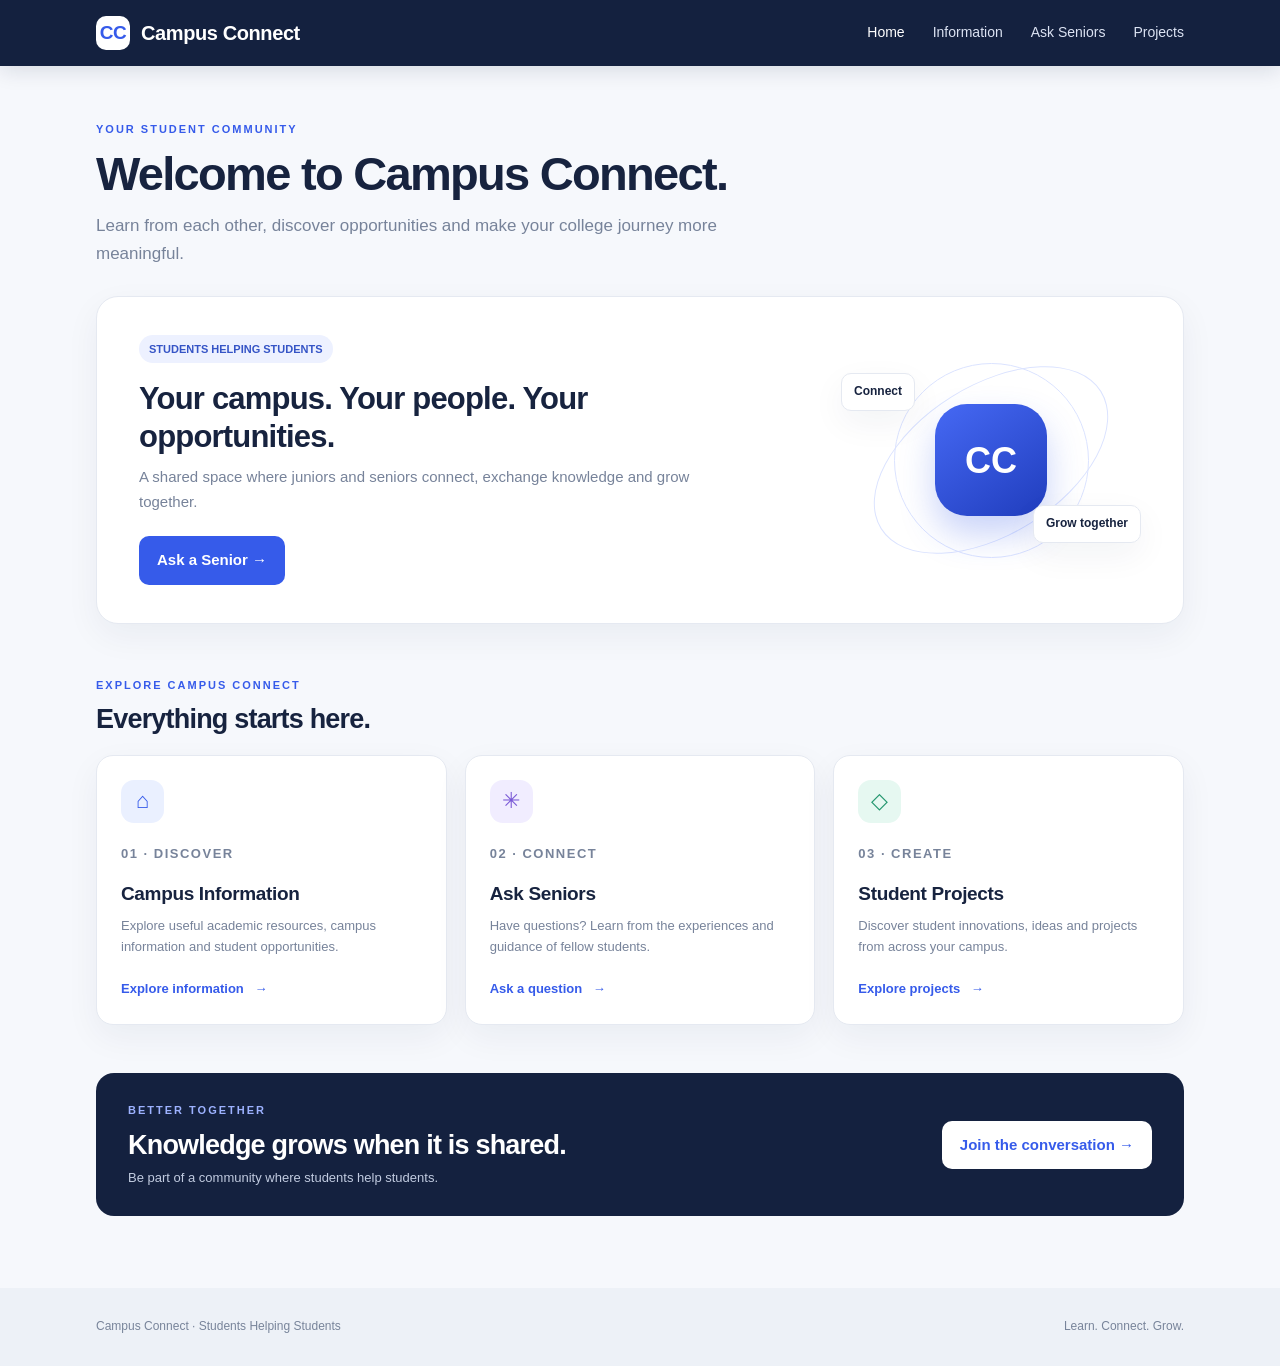
==== index.html @ 36c06e9c "Add files via upload" ====
<!DOCTYPE html>
<html lang="en">
<head>
    <meta charset="UTF-8">
    <meta name="viewport" content="width=device-width, initial-scale=1.0">
    <title>Campus Connect | Home</title>
    <link rel="stylesheet" href="style.css">
</head>
<body>

<header class="site-header">
    <div class="brand">
        <span class="brand-mark">CC</span>
        Campus Connect
    </div>

    <button class="menu-toggle" aria-label="Toggle navigation">☰</button>

    <nav class="main-nav">
        <a href="index.html" class="active">Home</a>
        <a href="information.html">Information</a>
        <a href="ask-seniors.html">Ask Seniors</a>
        <a href="projects.html">Projects</a>
    </nav>
</header>

<main class="page-shell">

    <section class="page-heading">
        <p class="eyebrow">YOUR STUDENT COMMUNITY</p>
        <h1>Welcome to Campus Connect.</h1>
        <p class="page-subtitle">
            Learn from each other, discover opportunities and make
            your college journey more meaningful.
        </p>
    </section>

    <section class="info-hero">
        <div>
            <span class="pill pill-blue">STUDENTS HELPING STUDENTS</span>
            <h2>Your campus. Your people. Your opportunities.</h2>
            <p>
                A shared space where juniors and seniors connect,
                exchange knowledge and grow together.
            </p>
            <a href="ask-seniors.html" class="button button-primary">
                Ask a Senior →
            </a>
        </div>

        <div class="hero-art">
            <div class="art-orbit"></div>
            <div class="art-orbit orbit-two"></div>
            <div class="art-core">CC</div>
            <span class="art-note note-one">Connect</span>
            <span class="art-note note-two">Grow together</span>
        </div>
    </section>

    <section class="section-block">
        <div class="section-title-row">
            <div>
                <p class="eyebrow">EXPLORE CAMPUS CONNECT</p>
                <h2>Everything starts here.</h2>
            </div>
        </div>

        <div class="card-grid three-col">

            <article class="content-card info-card">
                <div class="icon-tile">⌂</div>
                <p class="card-kicker">01 · DISCOVER</p>
                <h3>Campus Information</h3>
                <p>
                    Explore useful academic resources, campus information
                    and student opportunities.
                </p>
                <a class="text-link" href="information.html">
                    Explore information <span>→</span>
                </a>
            </article>

            <article class="content-card info-card">
                <div class="icon-tile lavender">✳</div>
                <p class="card-kicker">02 · CONNECT</p>
                <h3>Ask Seniors</h3>
                <p>
                    Have questions? Learn from the experiences
                    and guidance of fellow students.
                </p>
                <a class="text-link" href="ask-seniors.html">
                    Ask a question <span>→</span>
                </a>
            </article>

            <article class="content-card info-card">
                <div class="icon-tile mint">◇</div>
                <p class="card-kicker">03 · CREATE</p>
                <h3>Student Projects</h3>
                <p>
                    Discover student innovations, ideas and
                    projects from across your campus.
                </p>
                <a class="text-link" href="projects.html">
                    Explore projects <span>→</span>
                </a>
            </article>

        </div>
    </section>

    <section class="bottom-cta">
        <div>
            <p class="eyebrow">BETTER TOGETHER</p>
            <h2>Knowledge grows when it is shared.</h2>
            <p>Be part of a community where students help students.</p>
        </div>
        <a href="ask-seniors.html" class="button button-light">
            Join the conversation →
        </a>
    </section>

</main>

<footer class="site-footer">
    <span>Campus Connect · Students Helping Students</span>
    <span>Learn. Connect. Grow.</span>
</footer>

<script src="app.js"></script>
</body>
</html>
---- style.css ----
:root {
  --navy:#14213f; --blue:#365bea; --blue-dark:#2548cf; --ink:#17233f;
  --muted:#77839a; --page:#f6f8fc; --white:#fff; --line:#e5e9f1;
  --shadow:0 12px 34px rgba(22,38,74,.055); --radius:18px;
}
*{box-sizing:border-box} html{scroll-behavior:smooth} body{margin:0;background:var(--page);color:var(--ink);font-family:"DM Sans",Arial,sans-serif;font-size:15px;line-height:1.65}
a{color:inherit;text-decoration:none} button,input,select{font:inherit}
.site-header{height:66px;background:var(--navy);color:#fff;display:flex;align-items:center;justify-content:space-between;padding:0 max(7.5%,calc((100% - 1440px)/2));position:sticky;top:0;z-index:20;box-shadow:0 5px 20px rgba(13,27,54,.12)}
.brand{display:flex;align-items:center;gap:11px;font-size:20px;font-weight:800;letter-spacing:-.4px;white-space:nowrap}.brand-mark{height:34px;width:34px;border-radius:10px;background:#fff;color:var(--blue);display:grid;place-items:center;font-size:19px;font-weight:800}
.main-nav{display:flex;align-items:center;gap:28px;font-size:14px;color:#dce3f3}.main-nav a{transition:.2s}.main-nav a:hover,.main-nav a.active{color:#fff}.main-nav .nav-login{color:#dce3f3}.main-nav .nav-cta{background:#fff;color:var(--blue);font-weight:700;padding:9px 17px;border-radius:10px}.main-nav .nav-cta:hover{background:#edf1ff;color:var(--blue-dark)}
.menu-toggle{display:none;background:transparent;color:#fff;border:0;font-size:24px;cursor:pointer}
.page-shell{width:min(1120px,85%);margin:0 auto;padding:54px 0 72px;min-height:calc(100vh - 145px)}
.page-heading{margin-bottom:28px}.eyebrow{font-size:11px;letter-spacing:2px;font-weight:800;color:var(--blue);margin:0 0 9px}.page-heading h1{font-size:clamp(34px,4vw,47px);line-height:1.13;letter-spacing:-1.7px;margin:0 0 12px;font-weight:800}.page-subtitle{font-size:17px;color:var(--muted);margin:0;max-width:700px}
h2{font-size:27px;letter-spacing:-.8px;line-height:1.2;margin:0 0 10px}h3{font-size:19px;line-height:1.3;letter-spacing:-.35px;margin:8px 0}
.info-hero,.project-intro{background:#fff;border:1px solid var(--line);border-radius:22px;padding:38px 42px;display:flex;justify-content:space-between;align-items:center;gap:30px;box-shadow:var(--shadow);overflow:hidden}
.info-hero>div:first-child,.project-intro>div{max-width:590px}.info-hero h2,.project-intro h2{font-size:31px;margin:17px 0 10px}.info-hero p,.project-intro p{color:var(--muted);margin:0 0 22px;max-width:570px}
.hero-art{width:300px;height:210px;position:relative;flex:0 0 300px;display:grid;place-items:center}.art-core{height:112px;width:112px;border-radius:32px;background:linear-gradient(145deg,#4669f4,#203dbd);color:#fff;display:grid;place-items:center;font-size:36px;font-weight:800;box-shadow:0 18px 35px #365bea44;z-index:2}.art-orbit{position:absolute;border:1px solid #dbe3ff;border-radius:50%;width:195px;height:195px}.orbit-two{width:260px;height:150px;transform:rotate(-32deg)}.art-note{position:absolute;background:#fff;border:1px solid var(--line);padding:8px 12px;border-radius:10px;box-shadow:var(--shadow);font-size:12px;font-weight:700;z-index:3}.note-one{top:18px;left:0}.note-two{right:0;bottom:22px}
.button{border:0;border-radius:10px;padding:12px 18px;display:inline-flex;align-items:center;justify-content:center;gap:12px;font-weight:700;cursor:pointer;transition:transform .2s,background .2s}.button:hover{transform:translateY(-1px)}.button-primary{background:var(--blue);color:#fff}.button-primary:hover{background:var(--blue-dark)}.button-light{background:#fff;color:var(--blue)}.button-light:hover{background:#eef2ff}
.section-block{margin-top:52px}.section-title-row{display:flex;justify-content:space-between;align-items:end;gap:20px;margin-bottom:19px}.section-title-row h2{margin:0}.muted{color:var(--muted)}.small{font-size:12px}
.card-grid{display:grid;gap:18px}.three-col{grid-template-columns:repeat(3,minmax(0,1fr))}.content-card{background:#fff;border:1px solid var(--line);border-radius:17px;overflow:hidden;box-shadow:var(--shadow)}.info-card{padding:24px;min-height:245px}.icon-tile{height:43px;width:43px;border-radius:13px;background:#eaf0ff;color:var(--blue);display:grid;place-items:center;font-size:22px;margin-bottom:20px}.icon-tile.lavender{background:#f1edff;color:#7958d6}.icon-tile.mint{background:#e6f8f1;color:#23966e}.card-kicker{font-size:10px;letter-spacing:1.5px;font-weight:800;color:#8490a7;margin:0 0 7px}.info-card h3{margin:5px 0 8px}.info-card p,.project-card-body>p{font-size:13px;color:var(--muted);margin:0 0 18px}.text-link{font-size:13px;color:var(--blue);font-weight:700}.text-link span{margin-left:7px}
.topic-list{display:grid;gap:12px}.topic-row{background:#fff;border:1px solid var(--line);border-radius:15px;padding:21px 24px;display:grid;grid-template-columns:48px 1fr 24px;align-items:center;gap:18px}.topic-number{font-size:20px;font-weight:800;color:#c1cbed}.topic-row h3{margin:2px 0 5px}.topic-row p:not(.card-kicker){color:var(--muted);font-size:13px;margin:0}.topic-arrow{color:var(--blue);font-size:20px}
.pill{font-size:11px;font-weight:700;padding:5px 10px;border-radius:30px;display:inline-flex;align-items:center}.pill-blue{background:#edf1ff;color:#3554c6}.pill-purple{background:#f1edff;color:#7654c9}.pill-green{background:#e8f7ef;color:#21865d}.pill-orange{background:#fff2e7;color:#bd7134}
.bottom-cta{margin-top:48px;padding:28px 32px;border-radius:18px;background:var(--navy);color:#fff;display:flex;align-items:center;justify-content:space-between;gap:24px}.bottom-cta .eyebrow{color:#9db2ff}.bottom-cta h2{margin-bottom:6px}.bottom-cta p:not(.eyebrow){margin:0;color:#c1cbe0;font-size:13px}
.filter-panel{display:grid;grid-template-columns:2fr 1.15fr .8fr auto;gap:10px;align-items:end;padding:20px 22px;background:#fff;border:1px solid var(--line);border-radius:17px;box-shadow:var(--shadow);margin:25px 0 38px}.field{display:flex;flex-direction:column;gap:7px;min-width:0}.field>span{font-weight:600;font-size:13px}.field input,.field select{height:45px;width:100%;border:1px solid #dfe4ed;border-radius:10px;padding:0 13px;background:#fff;color:var(--ink);outline:none}.field input:focus,.field select:focus{border-color:var(--blue);box-shadow:0 0 0 3px #365bea18}.filter-button{height:45px;min-width:105px}.results-heading{margin-bottom:17px}.question-list{display:grid;grid-template-columns:repeat(2,minmax(0,1fr));gap:15px}.question-card{padding:20px 22px;background:#fff;border:1px solid var(--line);border-radius:16px;box-shadow:var(--shadow)}.question-top{display:flex;justify-content:space-between;align-items:center}.status{font-size:11px;padding:5px 10px;border-radius:30px;background:#f0f2f6;color:#68758b}.status-answered{background:#e8f7ef;color:#21865d}.question-card h3{font-size:17px;margin:15px 0 5px}.question-card>p{font-size:13px;color:var(--muted);margin:0 0 17px}.question-meta{border-top:1px solid #edf0f5;padding-top:12px;display:flex;gap:17px;flex-wrap:wrap;font-size:11px;color:#8994a8}.ask-panel{margin-top:32px;background:#eef2ff;border:1px solid #e0e7ff;border-radius:17px;padding:25px 28px;display:flex;justify-content:space-between;align-items:center;gap:20px}.ask-panel h2{margin:0 0 6px}.ask-panel p:not(.eyebrow){margin:0;color:var(--muted);font-size:13px}
.project-intro{margin:28px 0 42px;padding:29px 34px}.project-intro h2{font-size:26px;margin:13px 0 7px}.project-intro p{margin:0}.project-heading{margin-bottom:18px}.compact-field{width:190px}.compact-field select{height:40px}.project-card{transition:transform .2s,box-shadow .2s}.project-card:hover{transform:translateY(-4px);box-shadow:0 16px 36px rgba(22,38,74,.1)}.project-visual{height:155px;position:relative;padding:17px 19px;overflow:hidden;color:#fff}.project-visual>span{font-size:12px;opacity:.8}.project-visual>b{position:absolute;right:18px;top:18px;font-size:9px;letter-spacing:1.3px}.visual-symbol{position:absolute;font-size:83px;font-weight:500;right:30px;bottom:-15px;opacity:.28}.visual-blue{background:linear-gradient(135deg,#304fc9,#7290ff)}.visual-purple{background:linear-gradient(135deg,#6546b7,#b09aff)}.visual-orange{background:linear-gradient(135deg,#c66c3e,#f2b77e)}.visual-green{background:linear-gradient(135deg,#20866d,#7dcdb1)}.project-card-body{padding:19px}.card-tags{display:flex;align-items:center;justify-content:space-between;gap:8px;flex-wrap:wrap}.project-card-body h3{margin:13px 0 7px}.project-footer{border-top:1px solid #edf0f5;padding-top:13px;display:flex;justify-content:space-between;align-items:center;font-size:11px;color:var(--muted)}
.empty-state{grid-column:1/-1;padding:28px;text-align:center;background:#fff;border:1px dashed #ccd5e5;border-radius:14px;color:var(--muted)}.hidden{display:none!important}.sr-only{position:absolute;width:1px;height:1px;padding:0;margin:-1px;overflow:hidden;clip:rect(0,0,0,0);white-space:nowrap;border:0}
.site-footer{min-height:78px;background:#edf1f7;color:#78849a;display:flex;justify-content:space-between;align-items:center;padding:18px max(7.5%,calc((100% - 1440px)/2));font-size:12px}
@media(max-width:850px){.site-header{padding:0 5%;}.main-nav{gap:15px;font-size:12px}.page-shell{width:90%}.three-col{grid-template-columns:repeat(2,minmax(0,1fr))}.filter-panel{grid-template-columns:1fr 1fr}.search-field{grid-column:1/-1}.filter-button{width:100%}}
@media(max-width:620px){.site-header{height:62px}.menu-toggle{display:block}.main-nav{display:none;position:absolute;top:62px;left:0;right:0;background:var(--navy);padding:16px 5% 22px;flex-direction:column;align-items:stretch;gap:15px}.main-nav.open{display:flex}.main-nav .nav-cta{text-align:center}.page-shell{width:90%;padding:38px 0 50px}.page-heading h1{font-size:34px}.page-subtitle{font-size:15px}.info-hero,.project-intro{padding:25px;display:block}.hero-art{width:100%;height:175px;margin-top:15px;transform:scale(.85)}.three-col,.question-list{grid-template-columns:1fr}.section-title-row{align-items:start;flex-direction:column}.section-title-row h2{font-size:24px}.filter-panel{grid-template-columns:1fr;padding:16px}.search-field{grid-column:auto}.filter-button{width:100%}.topic-row{grid-template-columns:35px 1fr 18px;padding:17px;gap:10px}.bottom-cta,.ask-panel{align-items:flex-start;flex-direction:column;padding:24px}.project-intro .button{margin-top:20px}.compact-field{width:100%}.site-footer{padding:18px 5%;gap:10px;flex-wrap:wrap}}
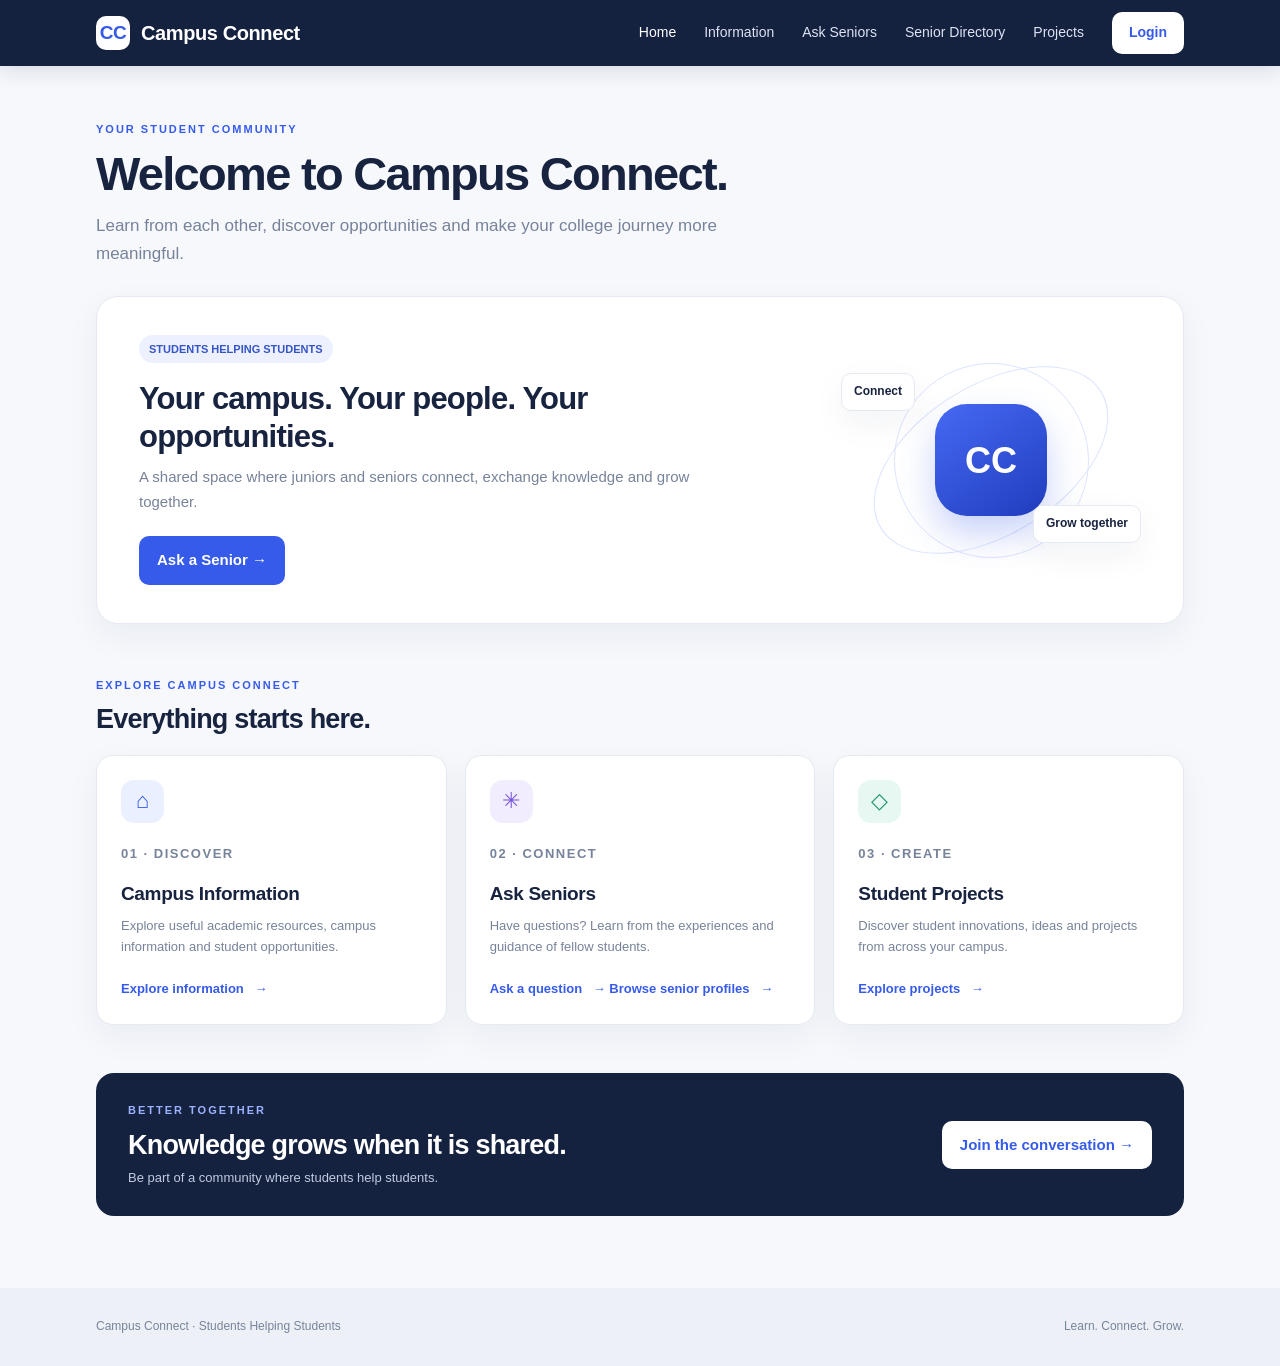
==== commit 28e18b92: "Add senior directory frontend" ====
--- a/index.html
+++ b/index.html
@@ -20,7 +20,9 @@
         <a href="index.html" class="active">Home</a>
         <a href="information.html">Information</a>
         <a href="ask-seniors.html">Ask Seniors</a>
+        <a href="seniors.html">Senior Directory</a>
         <a href="projects.html">Projects</a>
+        <a href="login.html" class="nav-cta">Login</a>
     </nav>
 </header>
 
@@ -91,6 +93,9 @@
                 <a class="text-link" href="ask-seniors.html">
                     Ask a question <span>→</span>
                 </a>
+                <a class="text-link" href="seniors.html">
+                    Browse senior profiles <span>→</span>
+                </a>
             </article>
 
             <article class="content-card info-card">
--- a/style.css
+++ b/style.css
@@ -24,6 +24,10 @@
 .filter-panel{display:grid;grid-template-columns:2fr 1.15fr .8fr auto;gap:10px;align-items:end;padding:20px 22px;background:#fff;border:1px solid var(--line);border-radius:17px;box-shadow:var(--shadow);margin:25px 0 38px}.field{display:flex;flex-direction:column;gap:7px;min-width:0}.field>span{font-weight:600;font-size:13px}.field input,.field select{height:45px;width:100%;border:1px solid #dfe4ed;border-radius:10px;padding:0 13px;background:#fff;color:var(--ink);outline:none}.field input:focus,.field select:focus{border-color:var(--blue);box-shadow:0 0 0 3px #365bea18}.filter-button{height:45px;min-width:105px}.results-heading{margin-bottom:17px}.question-list{display:grid;grid-template-columns:repeat(2,minmax(0,1fr));gap:15px}.question-card{padding:20px 22px;background:#fff;border:1px solid var(--line);border-radius:16px;box-shadow:var(--shadow)}.question-top{display:flex;justify-content:space-between;align-items:center}.status{font-size:11px;padding:5px 10px;border-radius:30px;background:#f0f2f6;color:#68758b}.status-answered{background:#e8f7ef;color:#21865d}.question-card h3{font-size:17px;margin:15px 0 5px}.question-card>p{font-size:13px;color:var(--muted);margin:0 0 17px}.question-meta{border-top:1px solid #edf0f5;padding-top:12px;display:flex;gap:17px;flex-wrap:wrap;font-size:11px;color:#8994a8}.ask-panel{margin-top:32px;background:#eef2ff;border:1px solid #e0e7ff;border-radius:17px;padding:25px 28px;display:flex;justify-content:space-between;align-items:center;gap:20px}.ask-panel h2{margin:0 0 6px}.ask-panel p:not(.eyebrow){margin:0;color:var(--muted);font-size:13px}
 .project-intro{margin:28px 0 42px;padding:29px 34px}.project-intro h2{font-size:26px;margin:13px 0 7px}.project-intro p{margin:0}.project-heading{margin-bottom:18px}.compact-field{width:190px}.compact-field select{height:40px}.project-card{transition:transform .2s,box-shadow .2s}.project-card:hover{transform:translateY(-4px);box-shadow:0 16px 36px rgba(22,38,74,.1)}.project-visual{height:155px;position:relative;padding:17px 19px;overflow:hidden;color:#fff}.project-visual>span{font-size:12px;opacity:.8}.project-visual>b{position:absolute;right:18px;top:18px;font-size:9px;letter-spacing:1.3px}.visual-symbol{position:absolute;font-size:83px;font-weight:500;right:30px;bottom:-15px;opacity:.28}.visual-blue{background:linear-gradient(135deg,#304fc9,#7290ff)}.visual-purple{background:linear-gradient(135deg,#6546b7,#b09aff)}.visual-orange{background:linear-gradient(135deg,#c66c3e,#f2b77e)}.visual-green{background:linear-gradient(135deg,#20866d,#7dcdb1)}.project-card-body{padding:19px}.card-tags{display:flex;align-items:center;justify-content:space-between;gap:8px;flex-wrap:wrap}.project-card-body h3{margin:13px 0 7px}.project-footer{border-top:1px solid #edf0f5;padding-top:13px;display:flex;justify-content:space-between;align-items:center;font-size:11px;color:var(--muted)}
 .empty-state{grid-column:1/-1;padding:28px;text-align:center;background:#fff;border:1px dashed #ccd5e5;border-radius:14px;color:var(--muted)}.hidden{display:none!important}.sr-only{position:absolute;width:1px;height:1px;padding:0;margin:-1px;overflow:hidden;clip:rect(0,0,0,0);white-space:nowrap;border:0}
+.directory-intro{margin:27px 0 25px;background:#fff;border:1px solid var(--line);border-radius:20px;padding:27px 30px;display:flex;align-items:center;justify-content:space-between;gap:24px;box-shadow:var(--shadow)}.directory-intro h2{margin:0 0 7px}.directory-intro p:not(.eyebrow){margin:0;color:var(--muted);font-size:13px;max-width:670px}.directory-count{flex:0 0 auto;min-width:125px;padding:12px 16px;border-radius:13px;background:#edf1ff;color:var(--blue);text-align:center;font-size:12px;font-weight:700}.directory-count strong{display:block;font-size:22px;line-height:1.2}
+.senior-filters{grid-template-columns:1.6fr 1fr 1fr;margin:0 0 20px}.senior-results{margin:0 0 14px;color:var(--muted);font-size:13px}.senior-grid{display:grid;grid-template-columns:repeat(3,minmax(0,1fr));gap:17px}.senior-card{background:#fff;border:1px solid var(--line);border-radius:17px;overflow:hidden;box-shadow:var(--shadow);display:flex;flex-direction:column;transition:transform .2s,box-shadow .2s}.senior-card:hover{transform:translateY(-3px);box-shadow:0 16px 36px rgba(22,38,74,.1)}.senior-card-top{padding:20px 20px 16px;display:flex;align-items:center;gap:14px;border-bottom:1px solid #edf0f5}.senior-avatar{height:58px;width:58px;flex:0 0 58px;border-radius:17px;display:grid;place-items:center;color:#fff;font-size:18px;font-weight:800;letter-spacing:.3px}.avatar-blue{background:linear-gradient(145deg,#4164e8,#8ba0ff)}.avatar-purple{background:linear-gradient(145deg,#7154c7,#b49cf1)}.avatar-teal{background:linear-gradient(145deg,#248d82,#81d0be)}.avatar-orange{background:linear-gradient(145deg,#ca7447,#f0b37f)}.avatar-rose{background:linear-gradient(145deg,#bb5876,#e89bb1)}.avatar-green{background:linear-gradient(145deg,#378b5d,#9bd69e)}.senior-name{min-width:0}.senior-name h3{margin:0 0 3px;font-size:17px}.senior-name p{margin:0;color:var(--muted);font-size:12px;line-height:1.45}.senior-card-body{padding:17px 20px 19px;display:flex;flex-direction:column;flex:1}.senior-card-body>p{margin:0 0 14px;color:var(--muted);font-size:13px;line-height:1.55}.senior-tags{display:flex;flex-wrap:wrap;gap:7px;margin:0 0 16px}.senior-tags .pill{font-size:10px}.senior-details{display:flex;justify-content:space-between;align-items:center;gap:10px;margin-top:auto;padding-top:13px;border-top:1px solid #edf0f5;color:var(--muted);font-size:11px}.senior-availability{display:inline-flex;align-items:center;gap:6px;color:#21865d;font-weight:700}.senior-availability::before{content:"";height:7px;width:7px;border-radius:50%;background:#32b77a}.senior-action{margin-top:15px;width:100%;font-size:13px}.directory-cta{margin-top:35px}
 .site-footer{min-height:78px;background:#edf1f7;color:#78849a;display:flex;justify-content:space-between;align-items:center;padding:18px max(7.5%,calc((100% - 1440px)/2));font-size:12px}
 @media(max-width:850px){.site-header{padding:0 5%;}.main-nav{gap:15px;font-size:12px}.page-shell{width:90%}.three-col{grid-template-columns:repeat(2,minmax(0,1fr))}.filter-panel{grid-template-columns:1fr 1fr}.search-field{grid-column:1/-1}.filter-button{width:100%}}
+@media(max-width:850px){.senior-grid{grid-template-columns:repeat(2,minmax(0,1fr))}.senior-filters{grid-template-columns:1fr 1fr}.senior-filters .search-field{grid-column:1/-1}}
+@media(max-width:620px){.directory-intro{align-items:flex-start;flex-direction:column;padding:22px}.directory-count{min-width:0}.senior-grid{grid-template-columns:1fr}.senior-filters{grid-template-columns:1fr}.senior-filters .search-field{grid-column:auto}}
 @media(max-width:620px){.site-header{height:62px}.menu-toggle{display:block}.main-nav{display:none;position:absolute;top:62px;left:0;right:0;background:var(--navy);padding:16px 5% 22px;flex-direction:column;align-items:stretch;gap:15px}.main-nav.open{display:flex}.main-nav .nav-cta{text-align:center}.page-shell{width:90%;padding:38px 0 50px}.page-heading h1{font-size:34px}.page-subtitle{font-size:15px}.info-hero,.project-intro{padding:25px;display:block}.hero-art{width:100%;height:175px;margin-top:15px;transform:scale(.85)}.three-col,.question-list{grid-template-columns:1fr}.section-title-row{align-items:start;flex-direction:column}.section-title-row h2{font-size:24px}.filter-panel{grid-template-columns:1fr;padding:16px}.search-field{grid-column:auto}.filter-button{width:100%}.topic-row{grid-template-columns:35px 1fr 18px;padding:17px;gap:10px}.bottom-cta,.ask-panel{align-items:flex-start;flex-direction:column;padding:24px}.project-intro .button{margin-top:20px}.compact-field{width:100%}.site-footer{padding:18px 5%;gap:10px;flex-wrap:wrap}}
